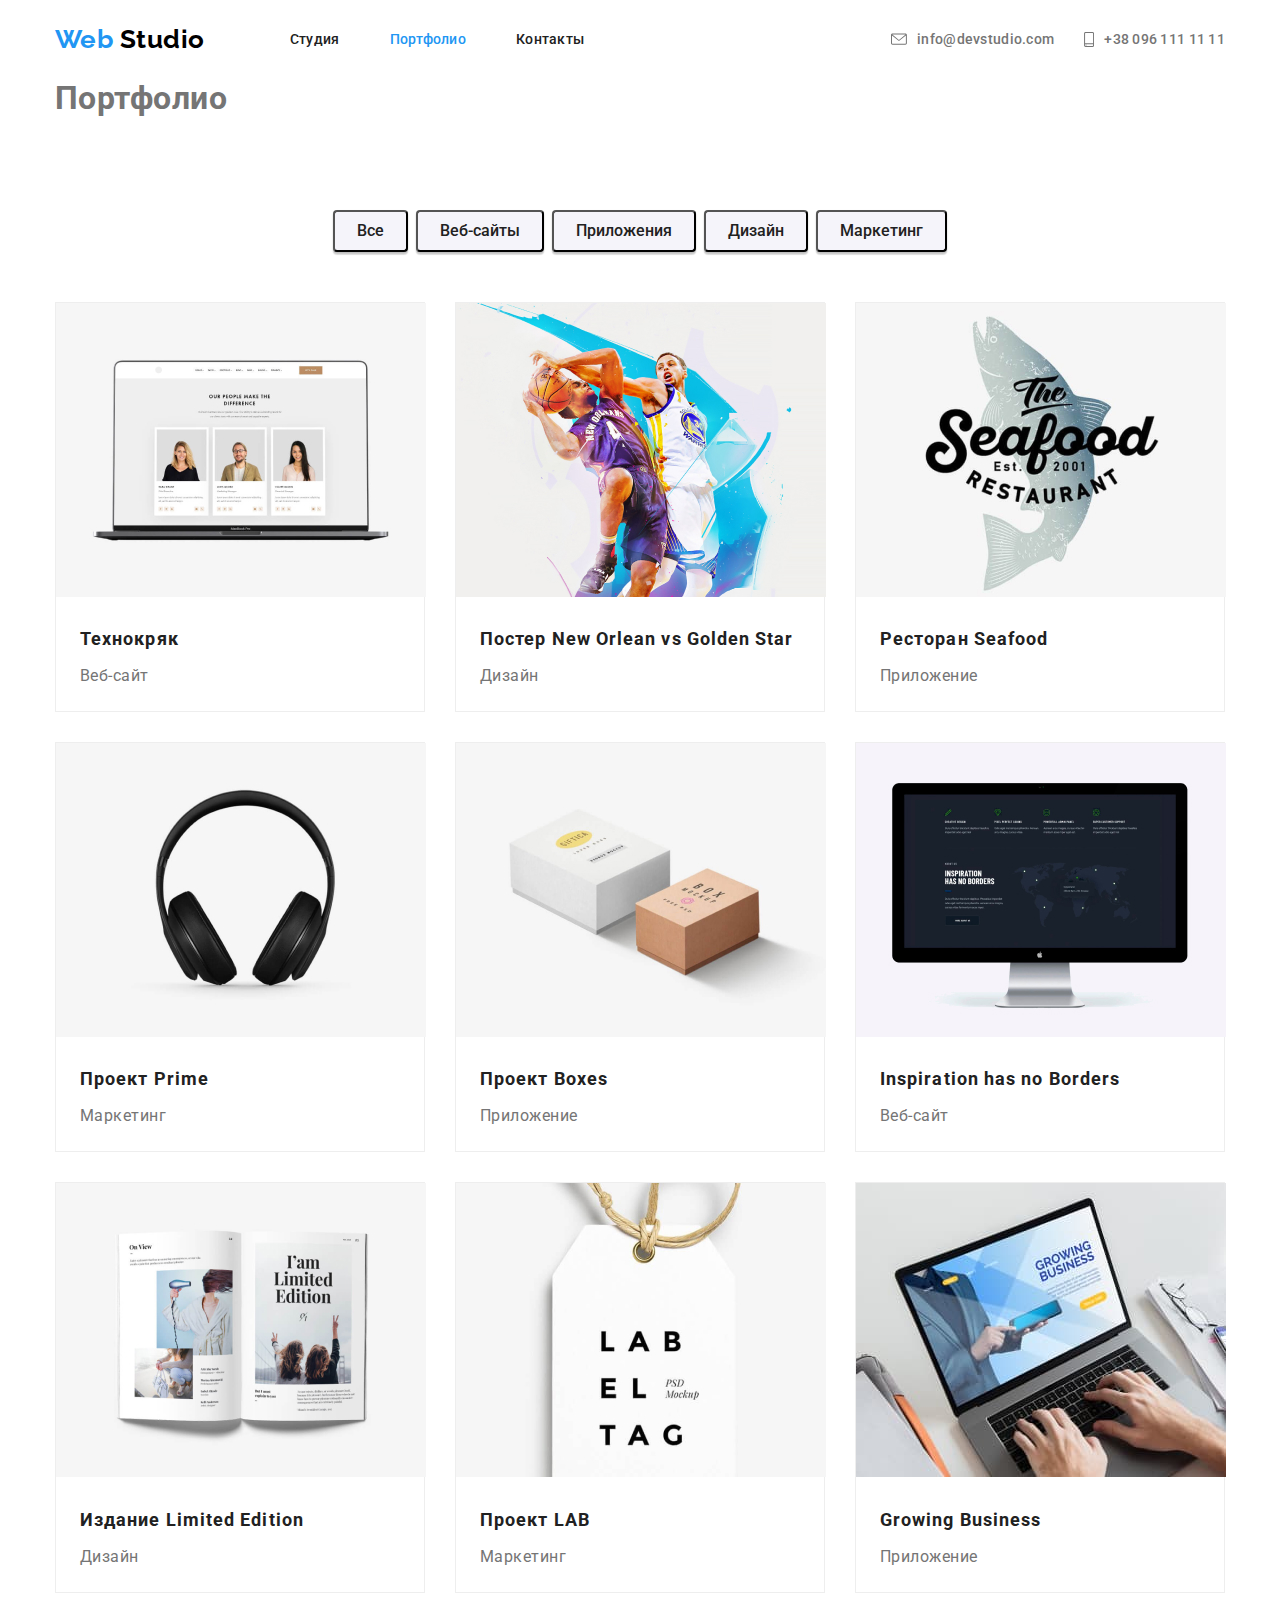
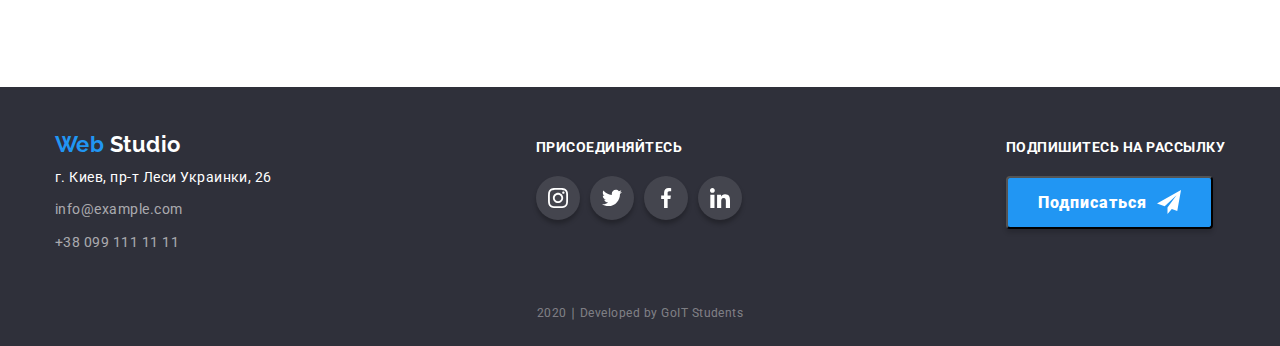
==== portfolio.html @ 7fbba004 "добавляет страницу "Портфолио"" ====
<!DOCTYPE html>
<html lang="ru">
  <head>
    <meta charset="UTF-8" />
    <meta name="viewport" content="width=device-width, initial-scale=1.0" />
    <title lang="en">Web Studio</title>
    <link
      href="https://fonts.googleapis.com/css2?family=Raleway:wght@700&family=Roboto:wght@400;500;700;900&display=swap"
      rel="stylesheet"
    />
    <link
      rel="stylesheet"
      href="https://cdnjs.cloudflare.com/ajax/libs/modern-normalize/0.6.0/modern-normalize.min.css"
    />
    <link rel="stylesheet" href="./css/styles.css" />
  </head>

  <body>
    <!-- Шапка сайта -->
    <header>
      <div class="container header">
        <nav class="header-nav">
          <a href="./index.html" lang="en" class="header-logo">
            <span class="accent">Web</span> Studio
          </a>

          <ul class="site-nav list">
            <li class="site-nav-item">
              <a href="./index.html" class="link">Студия</a>
            </li>
            <li class="site-nav-item">
              <a href="./portfolio.html" class="link current">Портфолио</a>
            </li>
            <li class="site-nav-item"><a href="" class="link">Контакты</a></li>
          </ul>
        </nav>

        <address class="header-address">
          <ul class="contacts list">
            <li class="contacts-item">
              <a href="mailto:info@devstudio.com" lang="en">
                <svg width="16" height="15" class="icon-letter">
                  <use href="./images/sprite.svg#icon-letter"></use>
                </svg>
                info@devstudio.com
              </a>
            </li>
            <li class="contacts-item tel">
              <a href="tel:+380961111111">
                <svg width="10" height="15" class="icon-smartphone">
                  <use href="./images/sprite.svg#icon-smartphone"></use>
                </svg>
                +38 096 111 11 11</a
              >
            </li>
          </ul>
        </address>
      </div>
    </header>

    <main>
      <section class="portfolio container">
        <h1 class="hidden">Портфолио</h1>

        <!-- Кнопки фильтра сайтов-работ -->
        <ul class="filter-btn-list list">
          <li><button type="button" class="filter-btn-item">Все</button></li>
          <li>
            <button type="button" class="filter-btn-item">Веб-сайты</button>
          </li>
          <li>
            <button type="button" class="filter-btn-item">Приложения</button>
          </li>
          <li><button type="button" class="filter-btn-item">Дизайн</button></li>
          <li>
            <button type="button" class="filter-btn-item">Маркетинг</button>
          </li>
        </ul>

        <!-- Карточки сайтов-работ -->
        <ul class="list card">
          <li class="card-item">
            <a href="">
              <img src="./images/technokriak.jpg" alt="" />
              <h2 class="card-title">Технокряк</h2>
              <p class="card-type">Веб-сайт</p>
              <!-- <p class="card-text">
                Технокряк это современная площадка распространения коронавируса.
                Компании используют эту платформу для цифрового шпионажа и атак
                на защищённые сервера конкурентов.
              </p> -->
            </a>
          </li>

          <li class="card-item">
            <a href="">
              <img src="./images/neworlean-goldenstar.jpg" alt="" />
              <h2 class="card-title">
                Постер <span lang="en"> New Orlean vs Golden Star</span>
              </h2>
              <p class="card-type">Дизайн</p>
              <!-- <p class="card-text">
                Технокряк это современная площадка распространения коронавируса.
                Компании используют эту платформу для цифрового шпионажа и атак
                на защищённые сервера конкурентов.
              </p>-->
            </a>
          </li>

          <li class="card-item">
            <a href="">
              <img src="./images/seafood.jpg" alt="" />
              <h2 class="card-title">
                Ресторан <span lang="en">Seafood</span>
              </h2>
              <p class="card-type">Приложение</p>
              <!-- <p class="card-text">
                Технокряк это современная площадка распространения коронавируса.
                Компании используют эту платформу для цифрового шпионажа и атак
                на защищённые сервера конкурентов.
              </p> -->
            </a>
          </li>

          <li class="card-item">
            <a href="">
              <img src="./images/primeproject.jpg" alt="" />
              <h2 class="card-title">Проект <span lang="en">Prime</span></h2>
              <p class="card-type">Маркетинг</p>
              <!-- <p class="card-text">
                Технокряк это современная площадка распространения коронавируса.
                Компании используют эту платформу для цифрового шпионажа и атак
                на защищённые сервера конкурентов.
              </p> -->
            </a>
          </li>

          <li class="card-item">
            <a href="">
              <img src="./images/boxesproject.jpg" alt="" />
              <h2 class="card-title">Проект <span lang="en">Boxes</span></h2>
              <p class="card-type">Приложение</p>
              <!-- <p class="card-text">
                Технокряк это современная площадка распространения коронавируса.
                Компании используют эту платформу для цифрового шпионажа и атак
                на защищённые сервера конкурентов.
              </p> -->
            </a>
          </li>

          <li class="card-item">
            <a href="">
              <img src="./images/inspiration.jpg" alt="" />
              <h2 lang="en" class="card-title">Inspiration has no Borders</h2>
              <p class="card-type">Веб-сайт</p>
              <!-- <p class="card-text">
                Технокряк это современная площадка распространения коронавируса.
                Компании используют эту платформу для цифрового шпионажа и атак
                на защищённые сервера конкурентов.
              </p> -->
            </a>
          </li>

          <li class="card-item">
            <a href="">
              <img src="./images/limitededition.jpg" alt="" />
              <h2 class="card-title">
                Издание <span lang="en">Limited Edition</span>
              </h2>
              <p class="card-type">Дизайн</p>
              <!-- <p class="card-text">
                Технокряк это современная площадка распространения коронавируса.
                Компании используют эту платформу для цифрового шпионажа и атак
                на защищённые сервера конкурентов.
              </p> -->
            </a>
          </li>

          <li class="card-item">
            <a href="">
              <img src="./images/labproject.jpg" alt="" />
              <h2 class="card-title">Проект <span lang="en">LAB</span></h2>
              <p class="card-type">Маркетинг</p>
              <!-- <p class="card-text">
                Технокряк это современная площадка распространения коронавируса.
                Компании используют эту платформу для цифрового шпионажа и атак
                на защищённые сервера конкурентов.
              </p> -->
            </a>
          </li>

          <li class="card-item">
            <a href="">
              <img src="./images/growingbusiness.jpg" alt="" />
              <h2 lang="en" class="card-title">Growing Business</h2>
              <p class="card-type">Приложение</p>
              <!-- <p class="card-text">
                Технокряк это современная площадка распространения коронавируса.
                Компании используют эту платформу для цифрового шпионажа и атак
                на защищённые сервера конкурентов.
              </p> -->
            </a>
          </li>
        </ul>
      </section>
    </main>

    <!-- Подвал -->
    <footer class="footer">
      <div class="footer-container container">
        <div>
          <p lang="en" class="footer-logo">
            <span class="accent">Web</span> Studio
          </p>

          <address class="address">
            <p>г. Киев, пр-т Леси Украинки, 26</p>
            <a href="mailto:info@example.com" lang="en">info@example.com</a>
            <br />
            <a href="tel:+380991111111">+38 099 111 11 11</a>
          </address>
        </div>

        <div class="join">
          <h3 class="appeal">присоединяйтесь</h3>
          <ul class="join-list list">
            <li class="join-list-item">
              <a
                href=""
                class="social-networks insta"
                aria-label="Ссылка на Instagram"
              >
                <svg class="join-icon" width="20" height="20">
                  <use href="./images/sprite.svg#icon-insta"></use>
                </svg>
              </a>
            </li>

            <li class="join-list-item">
              <a
                href=""
                class="social-networks twitter"
                aria-label="Ссылка на Twitter"
              >
                <svg class="join-icon" width="20" height="20">
                  <use href="./images/sprite.svg#icon-twitter"></use>
                </svg>
              </a>
            </li>

            <li class="join-list-item">
              <a
                href=""
                class="social-networks fb"
                aria-label="Ссылка на Facebook"
              >
                <svg class="join-icon" width="20" height="20">
                  <use href="./images/sprite.svg#icon-fb"></use>
                </svg>
              </a>
            </li>

            <li class="join-list-item">
              <a
                href=""
                class="social-networks linkedin"
                aria-label="Ссылка на Linkedin"
              >
                <svg class="join-icon" width="20" height="20">
                  <use href="./images/sprite.svg#icon-linkedin"></use>
                </svg>
              </a>
            </li>
          </ul>
        </div>

        <div class="subscribe">
          <h3 class="appeal">подпишитесь на рассылку</h3>
          <button class="subscribe-btn">
            Подписаться
            <svg class="subscribe-icon" width="24" height="24">
              <use href="./images/sprite.svg#icon-send"></use>
            </svg>
          </button>
        </div>
      </div>

      <p lang="en" class="developed">2020 &#8739; Developed by GoIT Students</p>
    </footer>
  </body>
</html>
---- css/styles.css ----
:root {
  --primary-text-color: #757575;
  --logo-color: #000000;
  --first-titles-color: #212121;
  --second-titles-color: #ffffff;
  --accent-color: #2196f3;
  --products-background-color: rgba(47, 48, 58, 0.8);
  --icon-base-color: #afb1b8;
  --address-color: rgba(255, 255, 255, 0.6);
  --footer-background-color: #2f303a;
  --button-background-color: #f5f4fa;
}

body {
  color: var(--primary-text-color);
  background-color: var(--second-titles-color);

  font-family: 'Roboto', sans-serif;
  font-weight: 400;
  letter-spacing: 0.03em;
}

a {
  text-decoration: none;
}

.list {
  list-style-type: none;
  margin: 0;
  padding: 0;
}

h1,
h2,
h3,
h4,
h5,
p {
  margin: 0;
}

.container {
  margin-left: auto;
  margin-right: auto;
  width: 1200px;
  padding: 0 15px;
}

.section {
  padding-top: 94px;
  padding-bottom: 94px;
}

.section.no-padding {
  padding-top: 0;
  padding-bottom: 0;
}

.section-title {
  color: var(--first-titles-color);

  font-weight: 700;
  font-size: 36px;
  line-height: 1.17;

  text-align: center;
  margin-bottom: 50px;
}

/* Стилизация шапки сайта */
.header {
  display: flex;
  align-items: center;
}

.header-nav {
  display: flex;
  align-items: center;
}

/* Логотип в шапке*/
.header-logo {
  color: var(--logo-color);

  font-family: 'Raleway', sans-serif;
  font-weight: 700;
  font-size: 26px;
  line-height: 1.2;
}

.header-logo .accent {
  color: var(--accent-color);
}

/* Навигация */
.site-nav {
  display: flex;
}

.site-nav-item:not(:last-child) {
  margin-right: 50px;
}

.site-nav-item:first-child {
  margin-left: 85px;
}

.site-nav .link {
  display: block;
  padding-top: 32px;
  padding-bottom: 32px;

  color: var(--first-titles-color);

  font-weight: 500;
  font-size: 14px;
  line-height: 1.14;
  letter-spacing: 0.02em;
}

.site-nav .link:hover,
.site-nav .link:focus {
  color: var(--accent-color);
}

.site-nav .link.current {
  color: var(--accent-color);
}

/* Контакты */
.header-address {
  margin-left: auto;
}

.contacts {
  display: flex;
  align-items: baseline;
}

.contacts-item:not(:last-child) {
  margin-right: 30px;
}

.contacts-item {
  display: flex;
  align-items: center;
  justify-content: center;
}

.contacts a {
  display: flex;
  justify-content: center;
  align-items: center;

  padding-top: 32px;
  padding-bottom: 32px;
  color: var(--primary-text-color);

  font-style: normal;
  font-weight: 500;
  font-size: 14px;
  line-height: 1.14;
  letter-spacing: 0.02em;
}

.icon-letter {
  margin-right: 10px;
}

.icon-smartphone {
  margin-right: 10px;
}
.contacts a:hover {
  color: var(--accent-color);
  --color4: var(--accent-color);
}

/* Страница "Студия" */
/* Герой */
.hero {
  display: flex;
  justify-content: center;
  align-items: center;

  max-width: 1600px;
  min-height: 600px;
  margin-left: auto;
  margin-right: auto;
  background-color: var(--products-background-color);
  background-image: linear-gradient(
      rgba(47, 48, 58, 0.8),
      rgba(47, 48, 58, 0.8)
    ),
    url('../images/hero.jpg');
  background-position: center;
  background-repeat: no-repeat;
  background-size: cover;

  text-align: center;
}

.slogan {
  width: 696px;
  margin-left: auto;
  margin-right: auto;
  margin-bottom: 30px;

  color: var(--second-titles-color);
  font-weight: 900;
  font-size: 44px;
  line-height: 1.36;
  letter-spacing: 0.06em;
  text-transform: uppercase;
}

.ordering-btn {
  display: inline-block;
  padding: 10px 32px;
  min-width: 200px;
  border-radius: 4px;

  color: var(--second-titles-color);
  background-color: var(--accent-color);

  font-weight: 700;
  font-size: 16px;
  line-height: 1.87;
  letter-spacing: 0.06em;
}

/* Наши преимущества */
.advantages-list {
  display: flex;
}

.advantages-list-item:not(:last-child) {
  margin-right: 30px;
}

.advantages-list-item {
  width: 270px;
}

.advantages-img {
  display: flex;
  height: 120px;
  justify-content: center;
  align-items: center;

  background-color: var(--button-background-color);
}

.advantages-title {
  margin-top: 30px;
  margin-bottom: 10px;

  color: var(--first-titles-color);
  font-weight: 700;
  font-size: 14px;
  line-height: 1.14;
  text-transform: uppercase;
}

.advantages-text {
  font-size: 14px;
  line-height: 1.7;
}

/* Чем мы занимаемся */
.products-list {
  display: flex;
}

.products-list-item {
  width: 370px;
}

.products-list-item:not(:last-child) {
  margin-right: 30px;
}

.products-name {
  color: var(--second-titles-color);
  background-color: var(--products-background-color);

  font-weight: 700;
  font-size: 14px;
  line-height: 1.14;
  text-transform: uppercase;
}

/* Наша команда */
.team {
  background-color: var(--button-background-color);
}

.team-list {
  display: flex;
}

.team-list-item {
  width: 270px;
  background-color: var(--second-titles-color);
  box-shadow: 0px 2px 1px rgba(0, 0, 0, 0.2), 0px 1px 1px rgba(0, 0, 0, 0.14),
    0px 1px 3px rgba(0, 0, 0, 0.12);
  border-radius: 0px 0px 4px 4px;
}

.team-list-item:not(:last-child) {
  margin-right: 30px;
}

.team-member {
  color: var(--first-titles-color);

  font-weight: 500;
  font-size: 16px;
  line-height: 1.19;

  text-align: center;
  margin-top: 30px;
  margin-bottom: 10px;
}

.team-profession {
  font-size: 16px;
  line-height: 1.19;
  text-align: center;
}

.team-list-item li:not(:last-child) {
  margin-right: 10px;
}

.team-list-item > ul {
  display: flex;
  justify-content: center;
  margin-top: 16px;
  margin-bottom: 24px;
}

/* Иконки социальных сетей */
.social-networks {
  display: inline-flex;
  justify-content: center;
  align-items: center;

  color: var(--icon-base-color);

  width: 44px;
  height: 44px;
  border-radius: 50%;
}

.social-networks:hover,
.social-networks:focus {
  background-color: var(--accent-color);
  --color3: var(--second-titles-color);
}

/* Постоянные клиенты */
.clients-list {
  display: flex;
}

.clients-list-item:not(:last-child) {
  margin-right: 30px;
}

.clients-link {
  display: inline-flex;
  justify-content: center;
  align-items: center;
  width: 170px;
  height: 90px;
  border: 1px solid var(--icon-base-color);
  border-radius: 4px;
  color: var(--icon-base-color);
}

.clients-link:hover,
.clients-link:focus {
  border: 1px solid var(--accent-color);
  --color3: var(--accent-color);
}

/* Подвал */
.footer {
  background-color: var(--footer-background-color);
}

.footer-container {
  display: flex;
  justify-content: space-between;
  align-items: baseline;
  padding-top: 45px;
  padding-bottom: 28px;
}

/* Логотип в подвале */
.footer-logo {
  color: var(--second-titles-color);
  font-family: 'Raleway', sans-serif;
  font-weight: 700;
  font-size: 22px;
  line-height: 1.18;

  margin-bottom: 8px;
}

.footer-logo .accent {
  color: var(--accent-color);
}

/* Адрес */
.address {
  font-style: normal;
  font-size: 14px;
  line-height: 1.71;
}

.address > p {
  color: var(--second-titles-color);
}

.address > a {
  color: var(--address-color);
}

.address > a:not(:last-child) {
  display: inline-block;
  margin-top: 9px;
  margin-bottom: 9px;
}

/* Присоединяйтесь и Подпишитесь*/
.appeal {
  color: var(--second-titles-color);
  font-weight: 700;
  font-size: 14px;
  line-height: 1.14;
  text-transform: uppercase;
  margin-bottom: 20px;
}

.join-list {
  display: flex;
}

.join-list-item:not(:last-child) {
  margin-right: 10px;
}

.join-list-item > a {
  background: rgba(255, 255, 255, 0.1);
  box-shadow: 0px 4px 4px rgba(0, 0, 0, 0.25);
}

.join-icon {
  --color3: var(--second-titles-color);
}

.subscribe-btn {
  display: flex;
  align-items: center;

  padding: 10px 30px;

  border-radius: 4px;
  box-shadow: 0px 4px 4px rgba(0, 0, 0, 0.15);
  color: var(--second-titles-color);
  background-color: var(--accent-color);

  font-family: inherit;
  font-weight: 900;
  font-size: 16px;
  line-height: 1.87;
  letter-spacing: 0.06em;
}

.subscribe-icon {
  margin-left: 10px;
}

/* Developed */
.developed {
  padding-top: 18px;
  padding-bottom: 21px;

  color: rgba(255, 255, 255, 0.4);
  font-size: 12px;
  line-height: 2;
  text-align: center;
}

/* Страница "Портфолио" */
.portfolio {
  padding-bottom: 94px;
}

/* Кнопки-фильтры работ */
.filter-btn-list {
  display: flex;
  justify-content: center;

  padding-top: 93px;
  padding-bottom: 50px;
}

.filter-btn-list > li:not(:last-child) {
  margin-right: 8px;
}

.filter-btn-item {
  padding: 6px 22px;

  border-radius: 4px;
  box-shadow: 0px 2px 2px rgba(0, 0, 0, 0.12), 0px 1px 2px rgba(0, 0, 0, 0.08),
    0px 3px 1px rgba(0, 0, 0, 0.1);

  color: var(--first-titles-color);
  background-color: var(--button-background-color);
  font-family: inherit;
  font-weight: 500;
  font-size: 16px;
  line-height: 1.62;
}

.filter-btn-item:hover {
  color: var(--second-titles-color);
  background-color: var(--accent-color);
}

/* Карточки сайтов-работ */
.card {
  display: flex;
  flex-wrap: wrap;
}

.card-item {
  width: 370px;
  border: 1px solid #eeeeee;
}

.card-item:not(:nth-child(3n)) {
  margin-right: 30px;
}

.card-item:not(:nth-last-child(-n + 3)) {
  margin-bottom: 30px;
}

.card-item:hover {
  box-shadow: 1px 4px 6px rgba(0, 0, 0, 0.16), 0px 4px 4px rgba(0, 0, 0, 0.06),
    0px 1px 1px rgba(0, 0, 0, 0.12);
}

.card-title {
  margin-top: 20px;
  margin-bottom: 4px;
  margin-left: 24px;

  color: var(--first-titles-color);

  font-weight: 700;
  font-size: 18px;
  line-height: 2;
  letter-spacing: 0.06em;
}

.card-type {
  margin-left: 24px;
  margin-bottom: 20px;
  color: var(--primary-text-color);

  font-size: 16px;
  line-height: 1.87;
}
.card-text {
  color: var(--second-titles-color);
  background-color: var(--accent-color);

  font-size: 18px;
  line-height: 1.56;
}
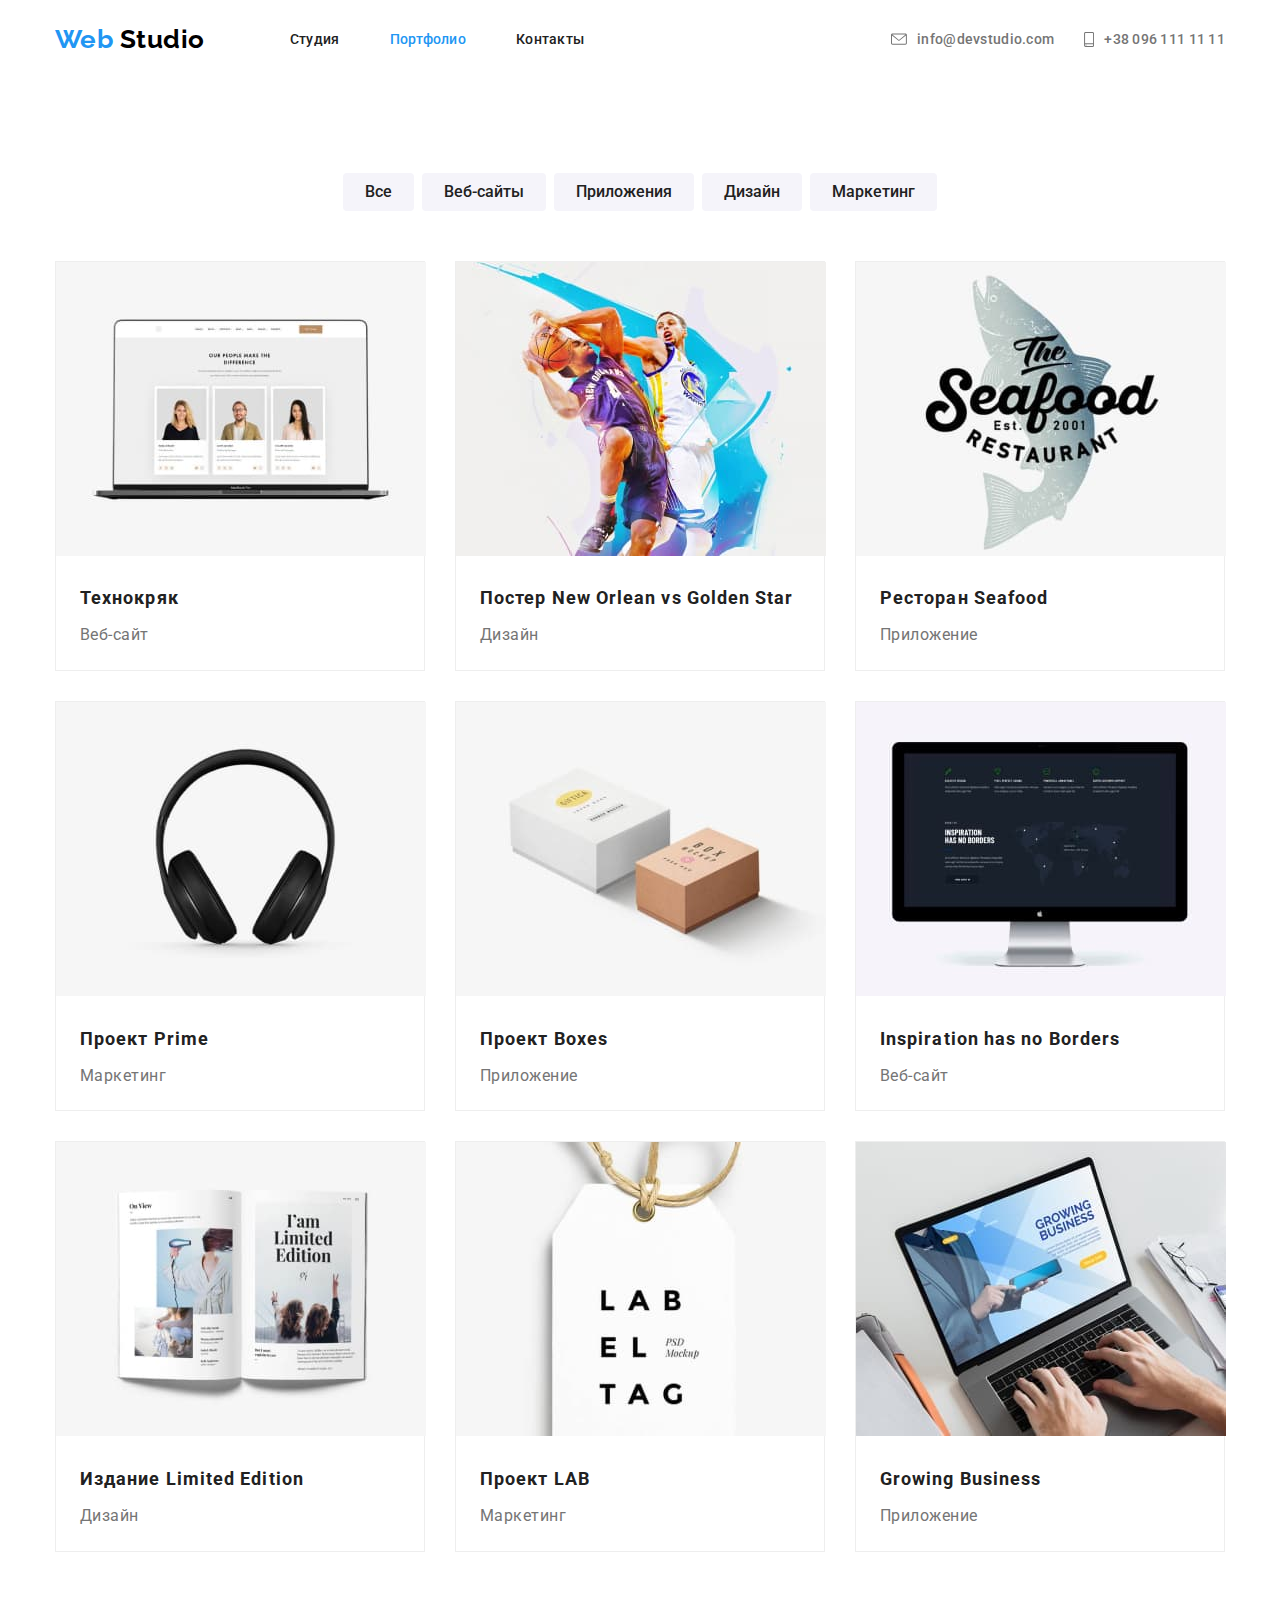
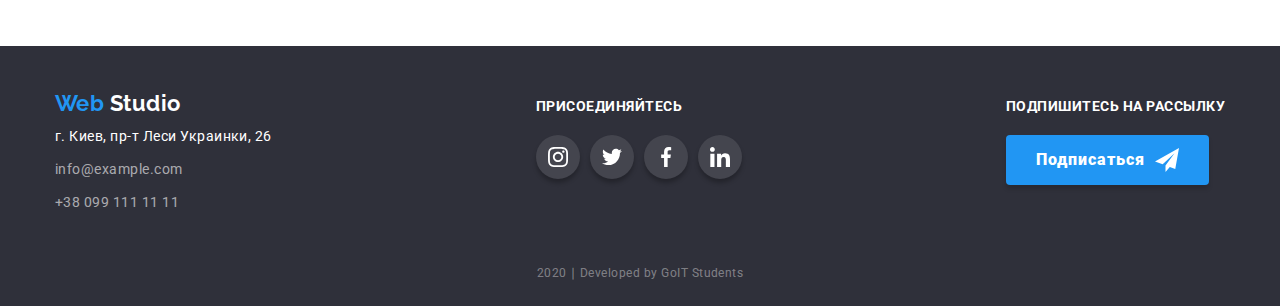
==== commit 010893f7: "Добавляет правки в Портфолио" ====
--- a/portfolio.html
+++ b/portfolio.html
@@ -60,7 +60,7 @@
 
     <main>
       <section class="portfolio container">
-        <h1 class="hidden">Портфолио</h1>
+        <h1 class="visually-hidden">Портфолио</h1>
 
         <!-- Кнопки фильтра сайтов-работ -->
         <ul class="filter-btn-list list">
--- a/css/styles.css
+++ b/css/styles.css
@@ -28,6 +28,16 @@
   list-style-type: none;
   margin: 0;
   padding: 0;
+}
+
+.visually-hidden {
+  position: absolute !important;
+  height: 1px;
+  width: 1px;
+  overflow: hidden;
+  clip: rect(1px 1px 1px 1px); /* IE6, IE7 */
+  clip: rect(1px, 1px, 1px, 1px);
+  white-space: nowrap; /* added line */
 }
 
 h1,
@@ -267,6 +277,10 @@
 }
 
 /* Чем мы занимаемся */
+.section.products {
+  padding-bottom: 94px;
+}
+
 .products-list {
   display: flex;
 }
@@ -280,6 +294,9 @@
 }
 
 .products-name {
+  padding-top: 27px;
+  padding-bottom: 27px;
+
   color: var(--second-titles-color);
   background-color: var(--products-background-color);
 
@@ -287,6 +304,7 @@
   font-size: 14px;
   line-height: 1.14;
   text-transform: uppercase;
+  text-align: center;
 }
 
 /* Наша команда */
@@ -466,6 +484,7 @@
 
   padding: 10px 30px;
 
+  border: none;
   border-radius: 4px;
   box-shadow: 0px 4px 4px rgba(0, 0, 0, 0.15);
   color: var(--second-titles-color);
@@ -514,9 +533,8 @@
 .filter-btn-item {
   padding: 6px 22px;
 
+  border: none;
   border-radius: 4px;
-  box-shadow: 0px 2px 2px rgba(0, 0, 0, 0.12), 0px 1px 2px rgba(0, 0, 0, 0.08),
-    0px 3px 1px rgba(0, 0, 0, 0.1);
 
   color: var(--first-titles-color);
   background-color: var(--button-background-color);
@@ -524,11 +542,16 @@
   font-weight: 500;
   font-size: 16px;
   line-height: 1.62;
+
+  cursor: pointer;
 }
 
 .filter-btn-item:hover {
   color: var(--second-titles-color);
   background-color: var(--accent-color);
+
+  box-shadow: 0px 2px 2px rgba(0, 0, 0, 0.12), 0px 1px 2px rgba(0, 0, 0, 0.08),
+    0px 3px 1px rgba(0, 0, 0, 0.1);
 }
 
 /* Карточки сайтов-работ */
